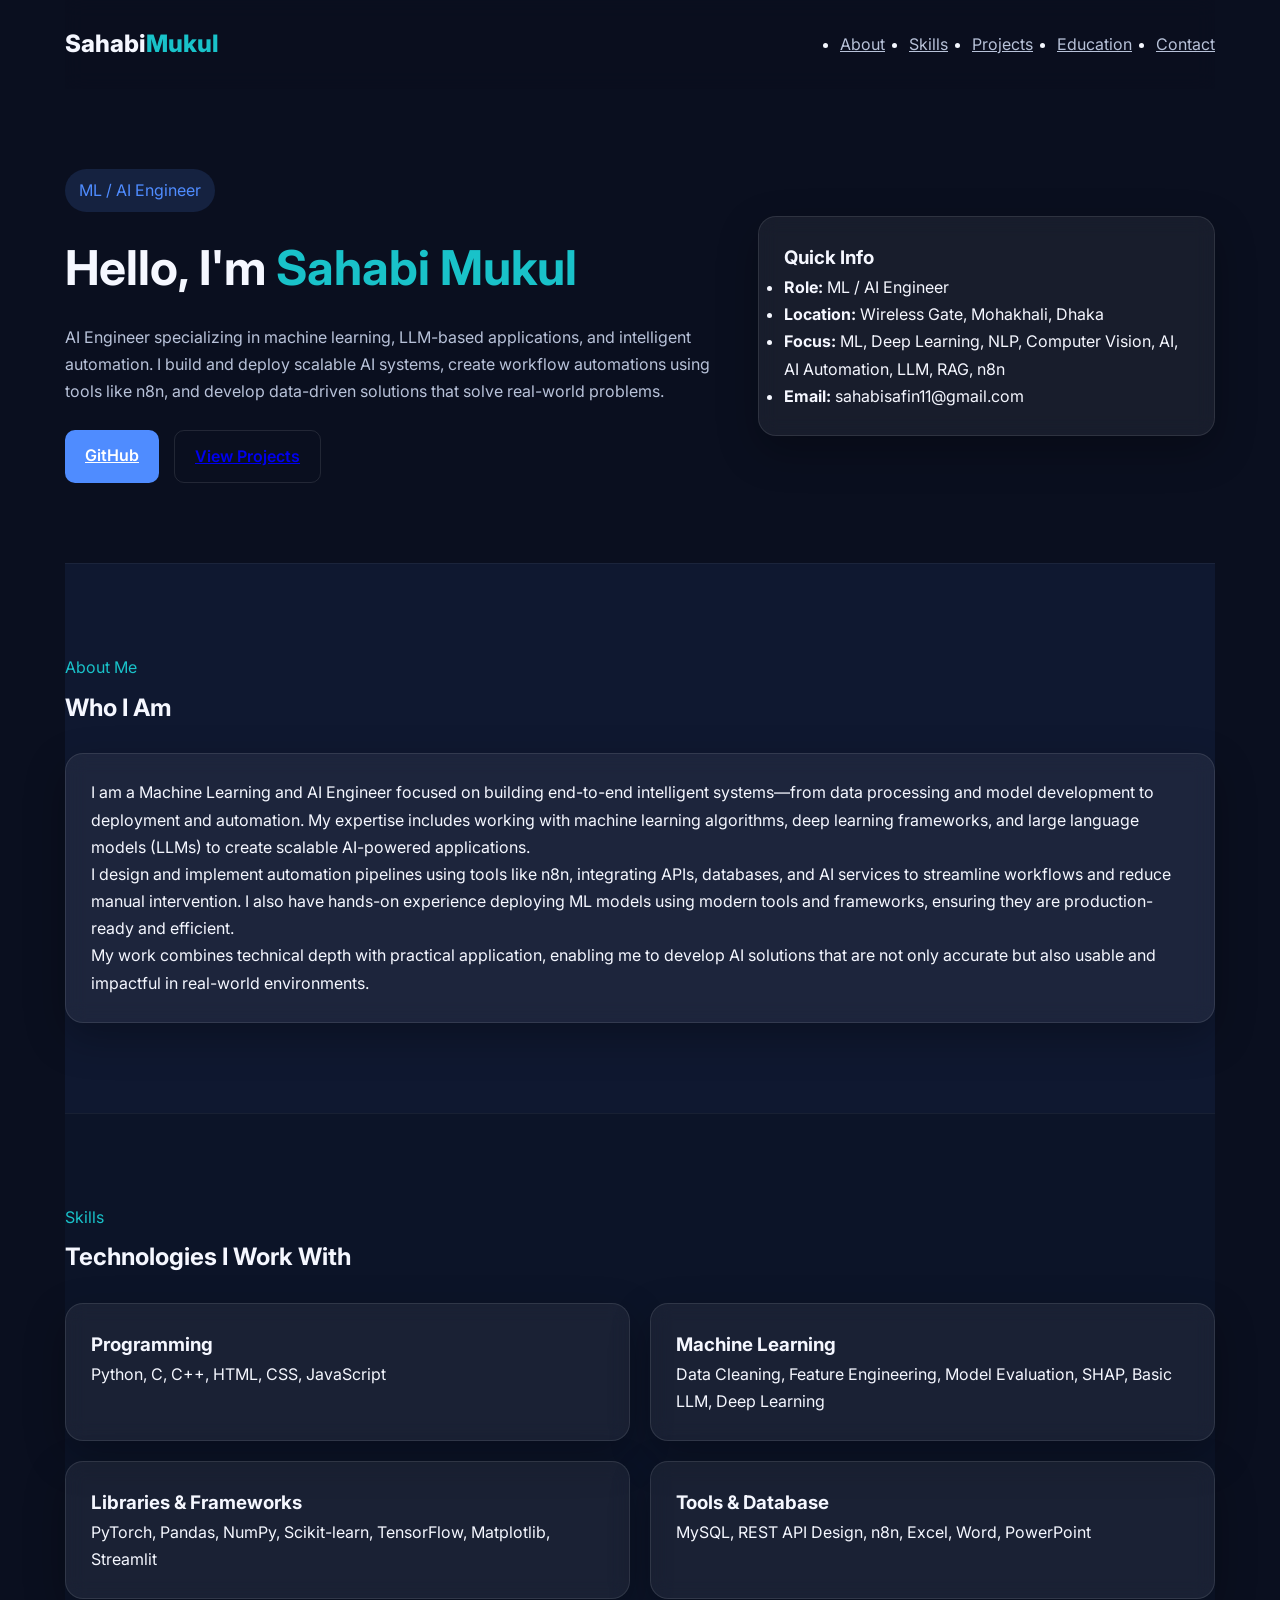
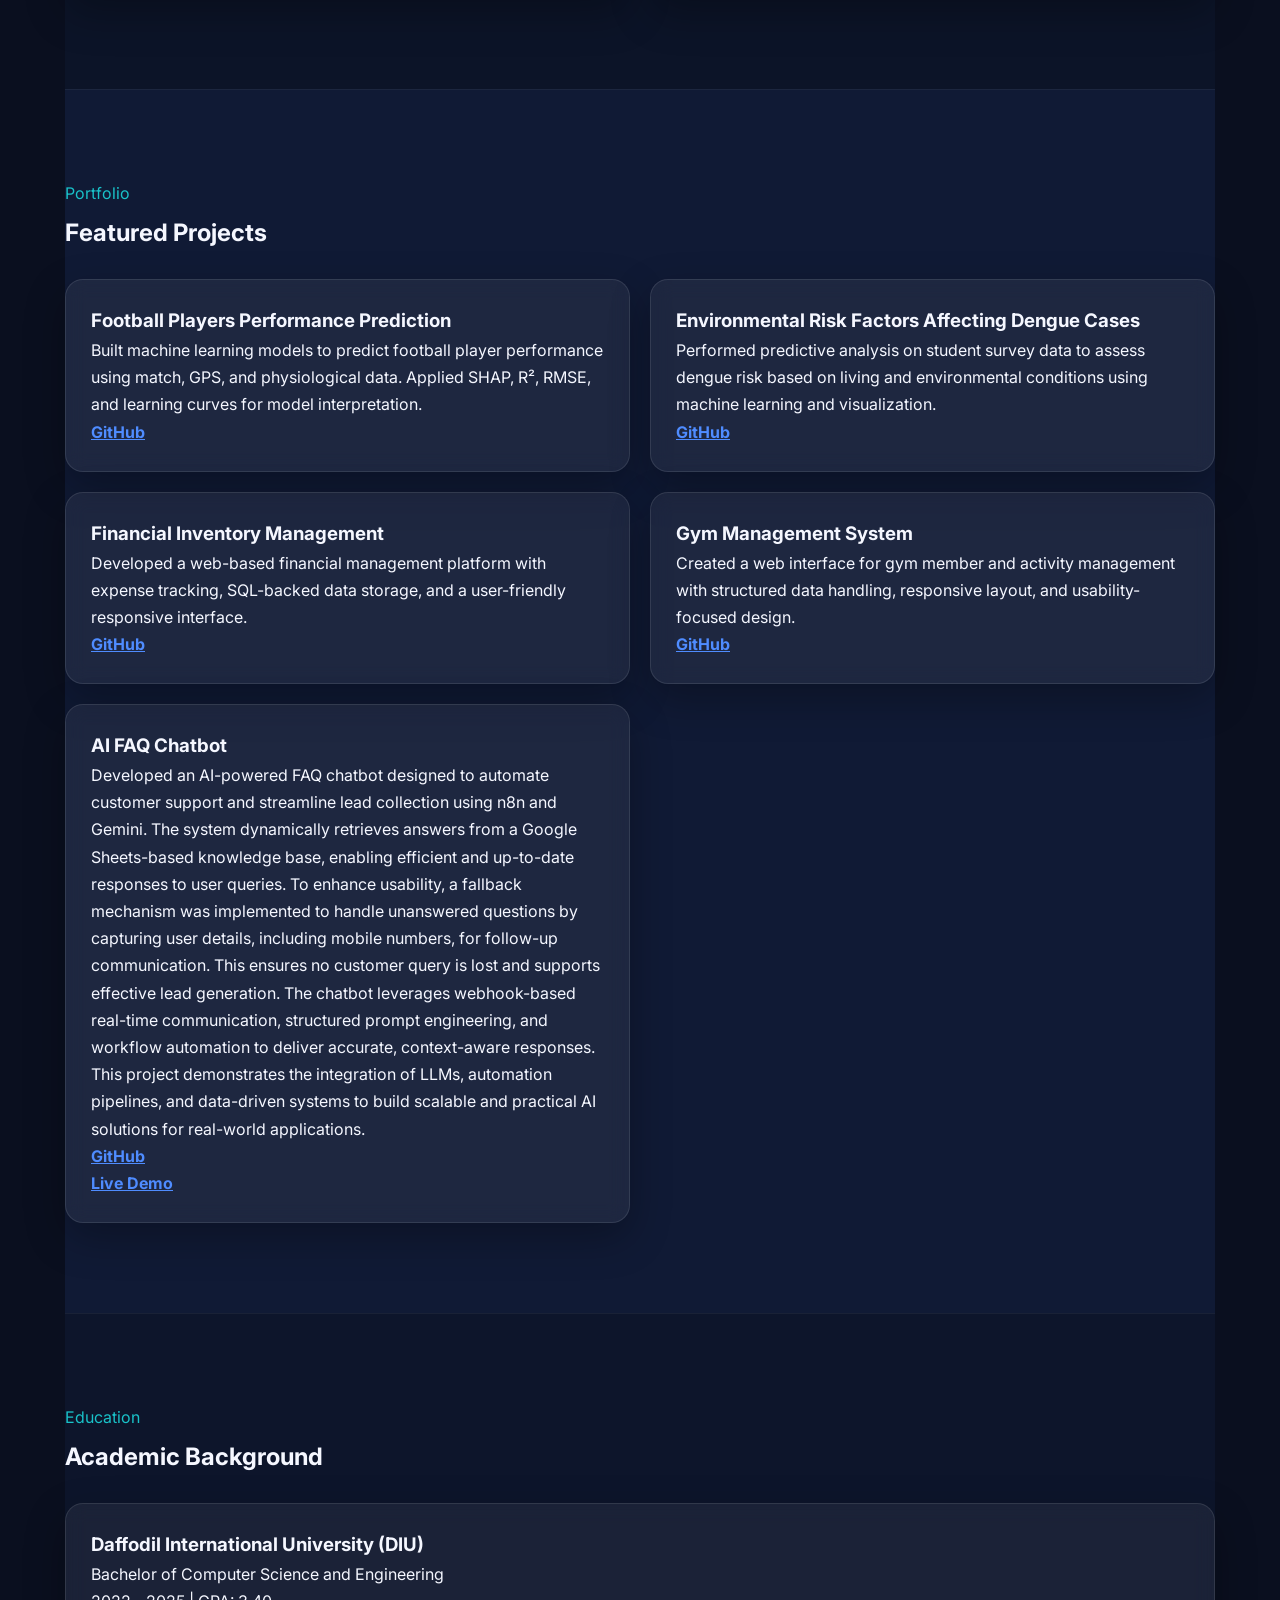
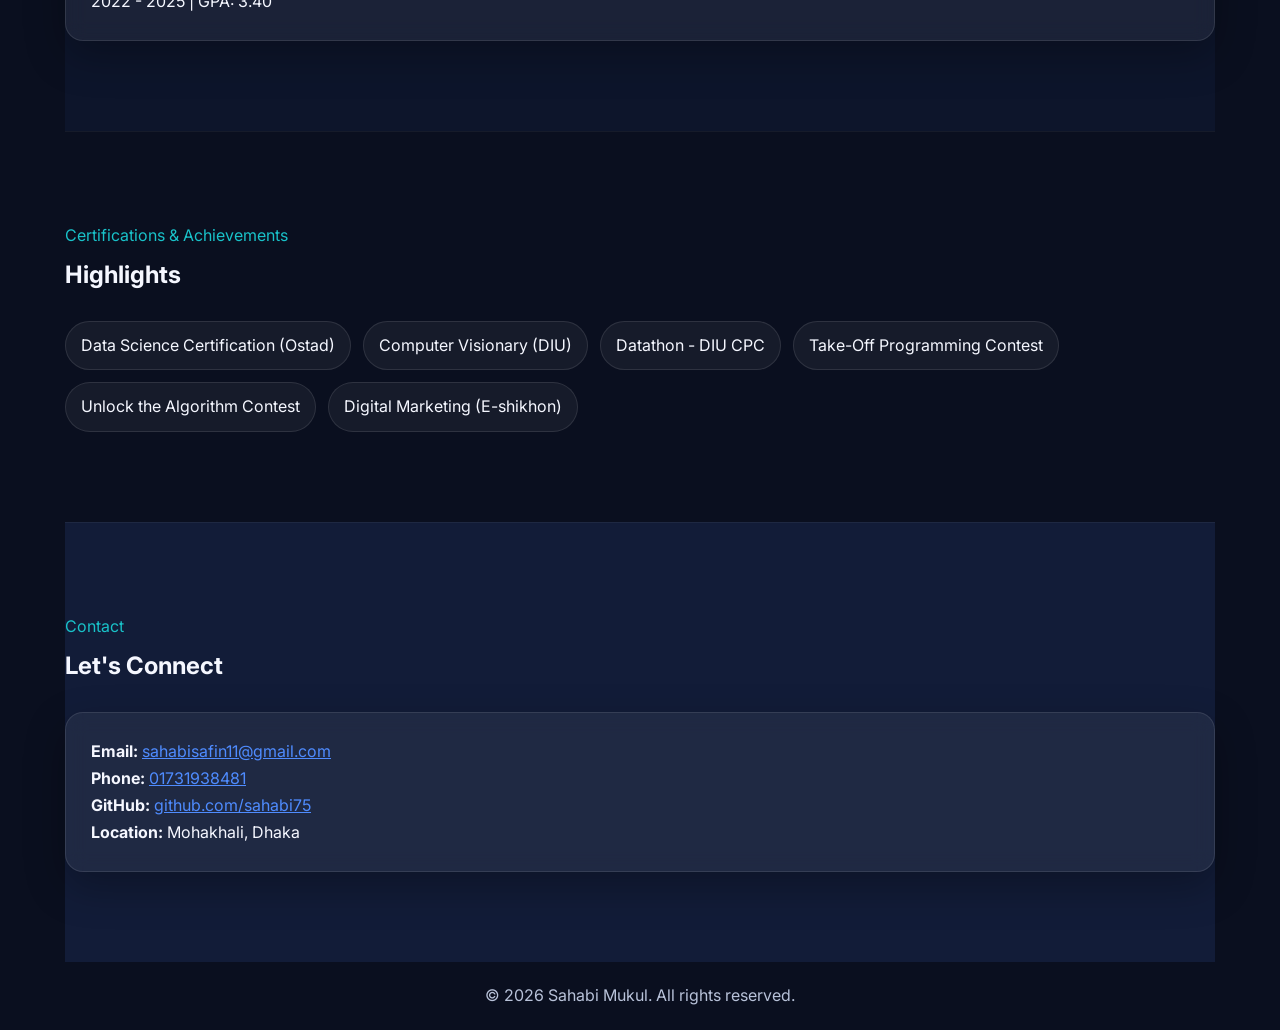
==== index.html @ d15cba31 "Add files via upload" ====
<!DOCTYPE html>
<html lang="en">
<head>
  <meta charset="UTF-8" />
  <meta name="viewport" content="width=device-width, initial-scale=1.0" />
  <title>Sahabi Mukul | ML/AI Engineer</title>
  <link rel="preconnect" href="https://fonts.googleapis.com">
  <link rel="preconnect" href="https://fonts.gstatic.com" crossorigin>
  <link
    href="https://fonts.googleapis.com/css2?family=Inter:wght@400;500;600;700;800&display=swap"
    rel="stylesheet"
  >
  <link rel="stylesheet" href="style.css" />
</head>
<body>
  <header class="header">
    <nav class="navbar container">
      <h2 class="logo">Sahabi<span>Mukul</span></h2>
      <ul class="nav-links">
        <li><a href="#about">About</a></li>
        <li><a href="#skills">Skills</a></li>
        <li><a href="#projects">Projects</a></li>
        <li><a href="#education">Education</a></li>
        <li><a href="#contact">Contact</a></li>
      </ul>
    </nav>

    <section class="hero container">
      <div class="hero-text">
        <p class="tag">ML / AI Engineer</p>
        <h1>Hello, I'm <span>Sahabi Mukul</span></h1>
        <p class="hero-description">
          AI Engineer specializing in machine learning, LLM-based applications, and intelligent automation.
          I build and deploy scalable AI systems, create workflow automations using tools like n8n, and develop data-driven solutions that solve real-world problems.
        </p>
        <div class="hero-buttons">
          <a href="https://github.com/sahabi75" target="_blank" class="btn primary">GitHub</a>
          <a href="#projects" class="btn secondary">View Projects</a>
        </div>
      </div>

      <div class="hero-card">
        <h3>Quick Info</h3>
        <ul>
          <li><strong>Role:</strong> ML / AI Engineer</li>
          <li><strong>Location:</strong> Wireless Gate, Mohakhali, Dhaka</li>
          <li><strong>Focus:</strong> ML, Deep Learning, NLP, Computer Vision, AI, AI Automation, 
          LLM, RAG, n8n</li>
          <li><strong>Email:</strong> sahabisafin11@gmail.com</li>
        </ul>
      </div>
    </section>
  </header>

  <main>
    <section id="about" class="section container">
      <div class="section-title">
        <p>About Me</p>
        <h2>Who I Am</h2>
      </div>
      <div class="about-card">
        <p>
          I am a Machine Learning and AI Engineer focused on building end-to-end 
          intelligent systems—from data processing and model development to deployment 
          and automation. My expertise includes working with machine learning algorithms, 
          deep learning frameworks, and large language models (LLMs) to create scalable 
          AI-powered applications.
        </p>
        <p>
          I design and implement automation pipelines using tools like n8n, integrating APIs,
          databases, and AI services to streamline workflows and reduce manual intervention.
          I also have hands-on experience deploying ML models using modern tools and frameworks,
          ensuring they are production-ready and efficient.
        </p>
        <p>
          My work combines technical depth with practical application, enabling me to develop AI solutions 
          that are not only accurate but also usable and impactful in real-world environments.
        </p>
      </div>
    </section>

    <section id="skills" class="section container">
      <div class="section-title">
        <p>Skills</p>
        <h2>Technologies I Work With</h2>
      </div>

      <div class="skills-grid">
        <div class="skill-box">
          <h3>Programming</h3>
          <p>Python, C, C++, HTML, CSS, JavaScript</p>
        </div>

        <div class="skill-box">
          <h3>Machine Learning</h3>
          <p>Data Cleaning, Feature Engineering, Model Evaluation, SHAP, Basic LLM, Deep Learning</p>
        </div>

        <div class="skill-box">
          <h3>Libraries & Frameworks</h3>
          <p>PyTorch, Pandas, NumPy, Scikit-learn, TensorFlow, Matplotlib, Streamlit</p>
        </div>

        <div class="skill-box">
          <h3>Tools & Database</h3>
          <p>MySQL, REST API Design, n8n, Excel, Word, PowerPoint</p>
        </div>
      </div>
    </section>

    <section id="projects" class="section container">
      <div class="section-title">
        <p>Portfolio</p>
        <h2>Featured Projects</h2>
      </div>

      <div class="projects-grid">
        <article class="project-card">
          <h3>Football Players Performance Prediction</h3>
          <p>
            Built machine learning models to predict football player performance
            using match, GPS, and physiological data. Applied SHAP, R², RMSE,
            and learning curves for model interpretation.
          </p>
          <div class="project-links">
            <a href="https://github.com/sahabi75/Football-Players-Performance-Prediction" target="_blank">GitHub</a>
          </div>
        </article>

        <article class="project-card">
          <h3>Environmental Risk Factors Affecting Dengue Cases</h3>
          <p>
            Performed predictive analysis on student survey data to assess
            dengue risk based on living and environmental conditions using
            machine learning and visualization.
          </p>
          <div class="project-links">
            <a href="https://github.com/sahabi75/Environmental-Risk-Factors-Affecting-the-Dengue-Infected-Cases-" target="_blank">GitHub</a>
          </div>
        </article>

        <article class="project-card">
          <h3>Financial Inventory Management</h3>
          <p>
            Developed a web-based financial management platform with expense
            tracking, SQL-backed data storage, and a user-friendly responsive
            interface.
          </p>
          <div class="project-links">
            <a href="https://github.com/sahabi75/Financial-Inventory" target="_blank">GitHub</a>
          </div>
        </article>

        <article class="project-card">
          <h3>Gym Management System</h3>
          <p>
            Created a web interface for gym member and activity management with
            structured data handling, responsive layout, and usability-focused
            design.
          </p>
          <div class="project-links">
            <a href="https://sahabi75.github.io/GYM-webpage/" target="_blank">GitHub</a>
          </div>
        </article>
        <article class="project-card">
          <h3>AI FAQ Chatbot</h3>
          <p>
            Developed an AI-powered FAQ chatbot designed to automate customer support and 
            streamline lead collection using n8n and Gemini. The system dynamically
            retrieves answers from a Google Sheets-based knowledge base, enabling efficient and
            up-to-date responses to user queries.

            To enhance usability, a fallback mechanism was implemented to handle unanswered questions
            by capturing user details, including mobile numbers, for follow-up communication. This
            ensures no customer query is lost and supports effective lead generation.

            The chatbot leverages webhook-based real-time communication, structured prompt engineering,
            and workflow automation to deliver accurate, context-aware responses. This project
            demonstrates the integration of LLMs, automation pipelines, and data-driven systems
            to build scalable and practical AI solutions for real-world applications.
          </p>
          <div class="project-links">
            <a href="https://github.com/sahabi75/Chatbot" target="_blank">GitHub</a>
          </div>
          <div class="project-links">
            <a href="https://sahabi.app.n8n.cloud/webhook/5047550c-a28d-47fe-8bf7-befea7de243b/chat" target="_blank">Live Demo</a>
          </div>
        </article>
      </div>
    </section>

    <section id="education" class="section container">
      <div class="section-title">
        <p>Education</p>
        <h2>Academic Background</h2>
      </div>

      <div class="edu-card">
        <h3>Daffodil International University (DIU)</h3>
        <p>Bachelor of Computer Science and Engineering</p>
        <span>2022 - 2025 | GPA: 3.40</span>
      </div>
    </section>

    <section class="section container">
      <div class="section-title">
        <p>Certifications & Achievements</p>
        <h2>Highlights</h2>
      </div>

      <div class="achievements">
        <span>Data Science Certification (Ostad)</span>
        <span>Computer Visionary (DIU)</span>
        <span>Datathon - DIU CPC</span>
        <span>Take-Off Programming Contest</span>
        <span>Unlock the Algorithm Contest</span>
        <span>Digital Marketing (E-shikhon)</span>
      </div>
    </section>

    <section id="contact" class="section container">
      <div class="section-title">
        <p>Contact</p>
        <h2>Let's Connect</h2>
      </div>

      <div class="contact-card">
        <p><strong>Email:</strong> <a href="mailto:sahabisafin11@gmail.com">sahabisafin11@gmail.com</a></p>
        <p><strong>Phone:</strong> <a href="tel:+8801731938481">01731938481</a></p>
        <p><strong>GitHub:</strong> <a href="https://github.com/sahabi75" target="_blank">github.com/sahabi75</a></p>
        <p><strong>Location:</strong> Mohakhali, Dhaka</p>
      </div>
    </section>
  </main>

  <footer class="footer">
    <div class="container">
      <p>© 2026 Sahabi Mukul. All rights reserved.</p>
    </div>
  </footer>
</body>
</html>
---- style.css ----
:root {
  --bg: #0a0f1f;
  --section1: #0f1830;
  --section2: #0c1428;
  --section3: #101a35;
  --section4: #0d152b;
  --section5: #121c38;

  --panel: rgba(255, 255, 255, 0.06);
  --border: rgba(255, 255, 255, 0.1);

  --text: #f5f7ff;
  --muted: #b8c2d9;

  --primary: #4f8cff;
  --secondary: #22c55e;
  --accent: #19c2c9;

  --shadow: 0 15px 40px rgba(0, 0, 0, 0.28);
  --radius: 18px;
  --max-width: 1150px;
}

* {
  margin: 0;
  padding: 0;
  box-sizing: border-box;
}

html {
  scroll-behavior: smooth;
}

body {
  font-family: "Inter", sans-serif;
  background: var(--bg);
  color: var(--text);
  line-height: 1.7;
}

.container {
  width: min(92%, var(--max-width));
  margin: 0 auto;
}

/* NAVBAR */
.navbar {
  display: flex;
  justify-content: space-between;
  align-items: center;
  padding: 24px 0;
  position: sticky;
  top: 0;
  background: rgba(10, 15, 31, 0.7);
  backdrop-filter: blur(10px);
  z-index: 1000;
}

.logo {
  font-size: 1.5rem;
  font-weight: 800;
}

.logo span {
  color: var(--accent);
}

.nav-links {
  display: flex;
  gap: 24px;
}

.nav-links a {
  color: var(--muted);
  transition: 0.3s;
}

.nav-links a:hover {
  color: var(--text);
}

/* HERO */
.hero {
  display: grid;
  grid-template-columns: 1.3fr 0.9fr;
  gap: 32px;
  align-items: center;
  padding: 80px 0;
}

.tag {
  background: rgba(79, 140, 255, 0.15);
  padding: 8px 14px;
  border-radius: 999px;
  color: var(--primary);
  display: inline-block;
  margin-bottom: 15px;
}

.hero h1 {
  font-size: 3rem;
  margin-bottom: 15px;
}

.hero h1 span {
  color: var(--accent);
}

.hero-description {
  color: var(--muted);
  margin-bottom: 25px;
}

.hero-buttons {
  display: flex;
  gap: 15px;
}

.btn {
  padding: 12px 20px;
  border-radius: 10px;
  font-weight: 600;
}

.btn.primary {
  background: var(--primary);
  color: white;
}

.btn.secondary {
  border: 1px solid var(--border);
}

/* CARDS */
.hero-card,
.about-card,
.skill-box,
.project-card,
.edu-card,
.contact-card {
  background: var(--panel);
  border: 1px solid var(--border);
  border-radius: var(--radius);
  padding: 25px;
  backdrop-filter: blur(10px);
  box-shadow: var(--shadow);
  transition: 0.3s;
}

.hero-card:hover,
.skill-box:hover,
.project-card:hover {
  transform: translateY(-6px);
}

/* SECTIONS */
.section {
  padding: 90px 0;
  border-top: 1px solid rgba(255, 255, 255, 0.05);
}

/* DIFFERENT BACKGROUND FOR EACH SECTION */
#about {
  background: var(--section1);
}

#skills {
  background: var(--section2);
}

#projects {
  background: var(--section3);
}

#education {
  background: var(--section4);
}

#contact {
  background: var(--section5);
}

/* TITLES */
.section-title p {
  color: var(--accent);
  margin-bottom: 6px;
}

.section-title h2 {
  margin-bottom: 25px;
}

/* SKILLS */
.skills-grid {
  display: grid;
  grid-template-columns: repeat(2, 1fr);
  gap: 20px;
}

/* PROJECTS */
.projects-grid {
  display: grid;
  grid-template-columns: repeat(2, 1fr);
  gap: 20px;
}

.project-card a {
  color: var(--primary);
  font-weight: bold;
}

/* ACHIEVEMENTS */
.achievements {
  display: flex;
  flex-wrap: wrap;
  gap: 12px;
}

.achievements span {
  background: rgba(255, 255, 255, 0.05);
  padding: 10px 15px;
  border-radius: 999px;
  border: 1px solid var(--border);
}

/* CONTACT */
.contact-card a {
  color: var(--primary);
}

/* FOOTER */
.footer {
  text-align: center;
  padding: 20px;
  background: #0a0f1f;
  color: var(--muted);
}

/* RESPONSIVE */
@media (max-width: 900px) {
  .hero,
  .skills-grid,
  .projects-grid {
    grid-template-columns: 1fr;
  }
}
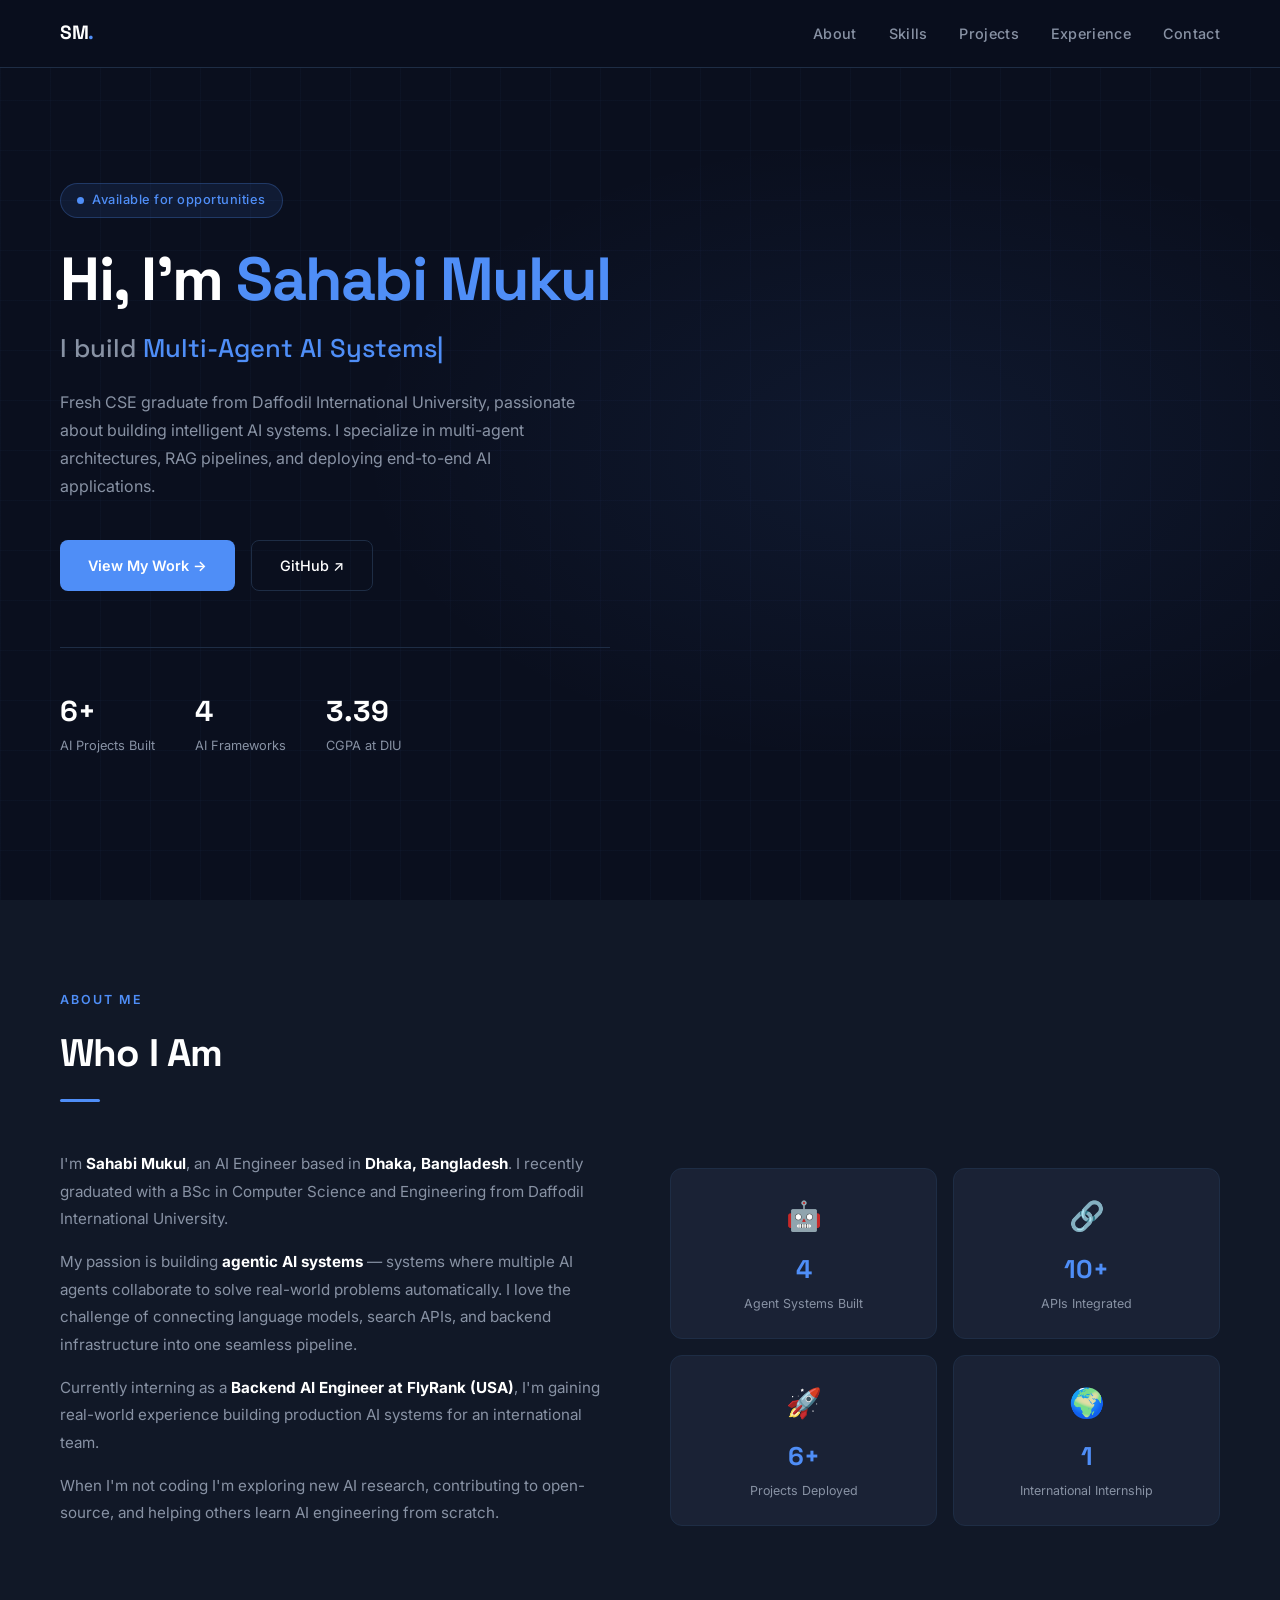
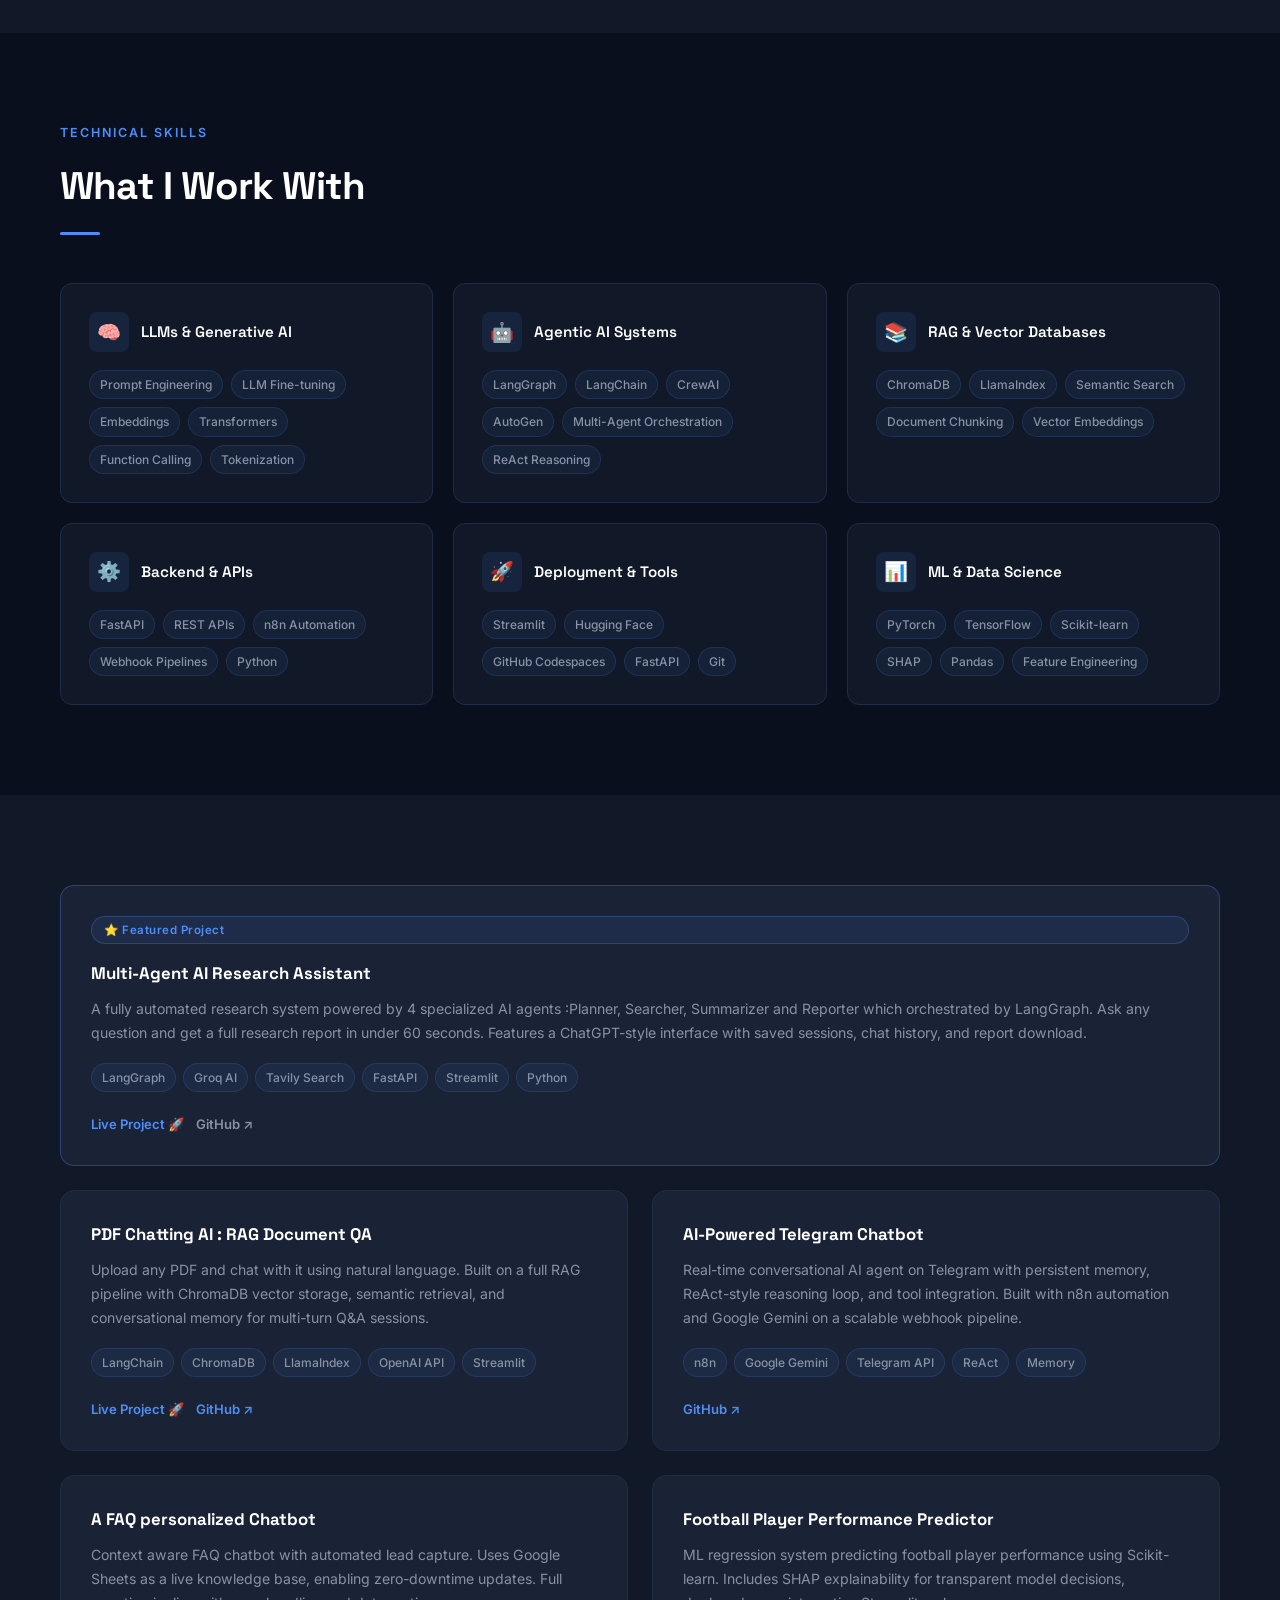
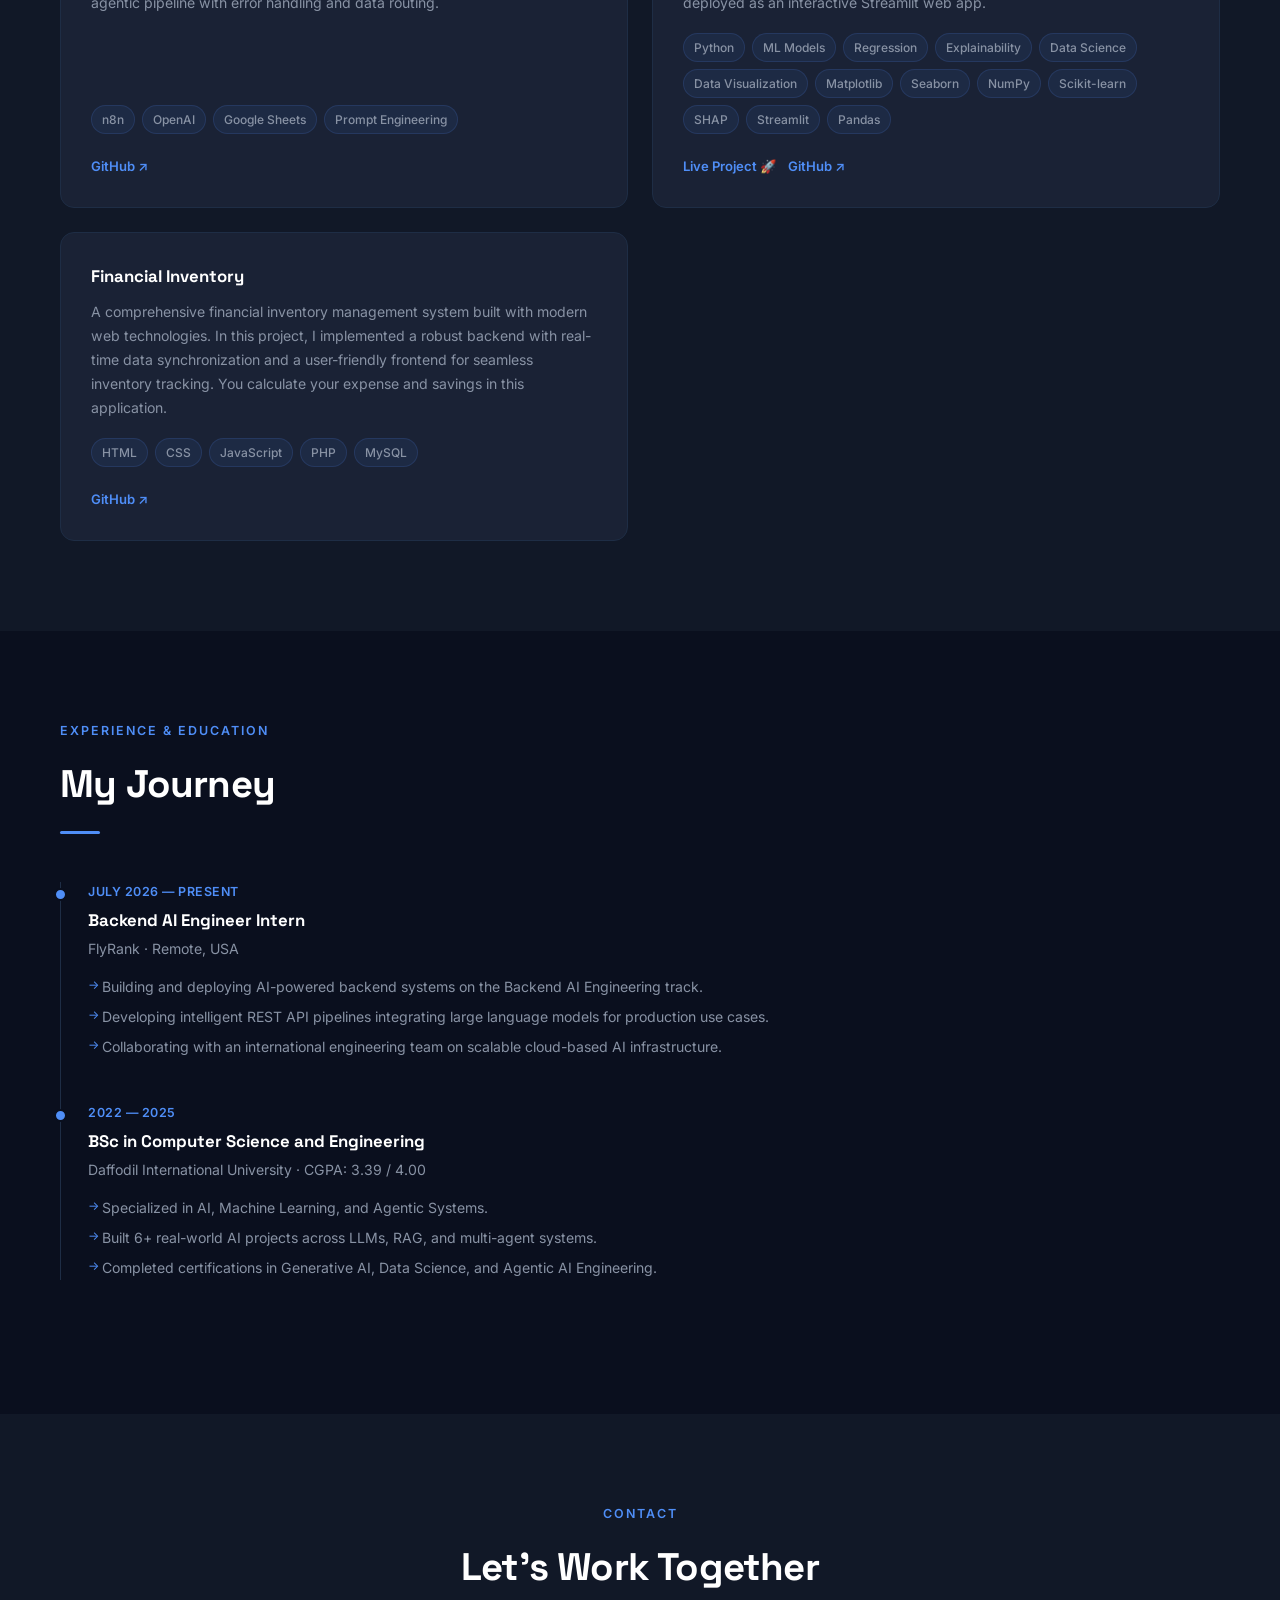
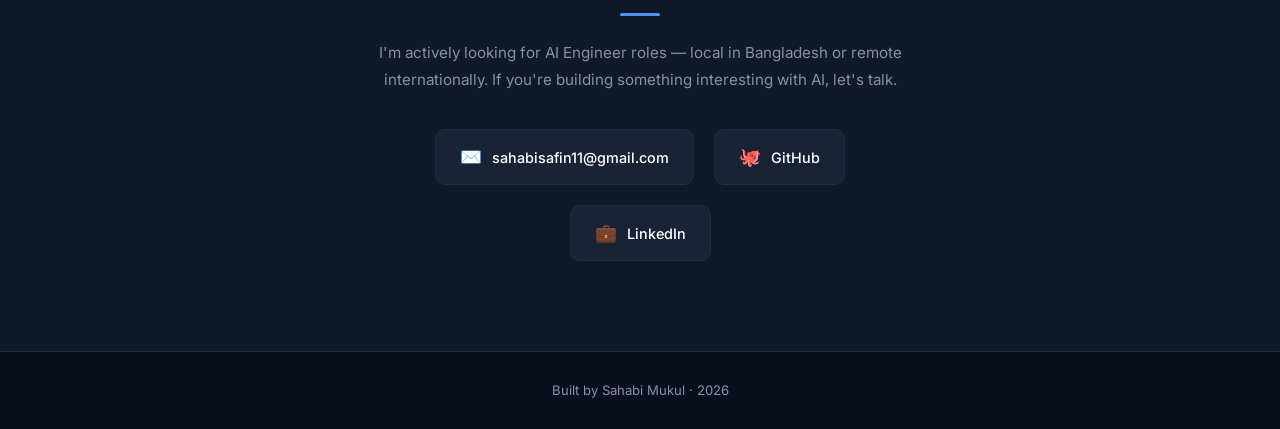
==== commit be8de18d: "New port" ====
--- a/index.html
+++ b/index.html
@@ -1,242 +1,653 @@
 <!DOCTYPE html>
 <html lang="en">
 <head>
-  <meta charset="UTF-8" />
-  <meta name="viewport" content="width=device-width, initial-scale=1.0" />
-  <title>Sahabi Mukul | ML/AI Engineer</title>
-  <link rel="preconnect" href="https://fonts.googleapis.com">
-  <link rel="preconnect" href="https://fonts.gstatic.com" crossorigin>
-  <link
-    href="https://fonts.googleapis.com/css2?family=Inter:wght@400;500;600;700;800&display=swap"
-    rel="stylesheet"
-  >
-  <link rel="stylesheet" href="style.css" />
+<meta charset="UTF-8"/>
+<meta name="viewport" content="width=device-width, initial-scale=1.0"/>
+<title>Sahabi Mukul — AI Engineer</title>
+<link href="https://fonts.googleapis.com/css2?family=Space+Grotesk:wght@300;400;500;600;700&family=Inter:wght@300;400;500;600&display=swap" rel="stylesheet"/>
+<style>
+*{margin:0;padding:0;box-sizing:border-box}
+:root{
+  --bg:#0a0f1e;
+  --card:#111827;
+  --card2:#1a2235;
+  --blue:#4f8ef7;
+  --blue2:#3b74e0;
+  --white:#ffffff;
+  --grey:#8892a4;
+  --border:#1e2d45;
+  --heading:'Space Grotesk',sans-serif;
+  --body:'Inter',sans-serif;
+}
+html{scroll-behavior:smooth}
+body{background:var(--bg);color:var(--white);font-family:var(--body);line-height:1.6;overflow-x:hidden}
+
+/* ── SCROLLBAR ── */
+::-webkit-scrollbar{width:6px}
+::-webkit-scrollbar-track{background:var(--bg)}
+::-webkit-scrollbar-thumb{background:var(--blue);border-radius:3px}
+
+/* ── NAV ── */
+nav{position:fixed;top:0;left:0;right:0;z-index:100;padding:18px 60px;display:flex;justify-content:space-between;align-items:center;background:rgba(10,15,30,0.92);backdrop-filter:blur(12px);border-bottom:1px solid var(--border)}
+.nav-logo{font-family:var(--heading);font-size:1.2rem;font-weight:700;color:var(--white);text-decoration:none;letter-spacing:-0.5px}
+.nav-logo span{color:var(--blue)}
+.nav-links{display:flex;gap:32px;list-style:none}
+.nav-links a{color:var(--grey);text-decoration:none;font-size:0.9rem;font-weight:500;transition:color 0.2s;letter-spacing:0.3px}
+.nav-links a:hover{color:var(--white)}
+
+/* ── HERO ── */
+#hero{min-height:100vh;display:flex;align-items:center;padding:120px 60px 80px;position:relative;overflow:hidden}
+.hero-bg{position:absolute;inset:0;background:radial-gradient(ellipse 60% 50% at 70% 50%,rgba(79,142,247,0.08) 0%,transparent 70%);pointer-events:none}
+.hero-grid{position:absolute;inset:0;background-image:linear-gradient(rgba(79,142,247,0.03) 1px,transparent 1px),linear-gradient(90deg,rgba(79,142,247,0.03) 1px,transparent 1px);background-size:50px 50px;pointer-events:none}
+.hero-content{max-width:700px;position:relative;z-index:1}
+.hero-tag{display:inline-flex;align-items:center;gap:8px;background:rgba(79,142,247,0.1);border:1px solid rgba(79,142,247,0.25);border-radius:100px;padding:6px 16px;font-size:0.8rem;color:var(--blue);font-weight:500;margin-bottom:28px;letter-spacing:0.5px}
+.hero-tag::before{content:'';width:7px;height:7px;background:var(--blue);border-radius:50%;animation:pulse 2s infinite}
+@keyframes pulse{0%,100%{opacity:1}50%{opacity:0.4}}
+.hero-content h1{font-family:var(--heading);font-size:clamp(2.4rem,5vw,3.8rem);font-weight:700;line-height:1.1;letter-spacing:-1.5px;margin-bottom:16px}
+.hero-content h1 span{color:var(--blue)}
+.typing-wrap{font-family:var(--heading);font-size:clamp(1.2rem,2.5vw,1.6rem);font-weight:500;color:var(--grey);margin-bottom:24px;height:36px}
+#typed{color:var(--blue)}
+.cursor{color:var(--blue);animation:blink 0.9s infinite}
+@keyframes blink{0%,100%{opacity:1}50%{opacity:0}}
+.hero-desc{font-size:1rem;color:var(--grey);max-width:520px;line-height:1.75;margin-bottom:40px}
+.hero-btns{display:flex;gap:16px;flex-wrap:wrap}
+.btn-primary{display:inline-flex;align-items:center;gap:8px;background:var(--blue);color:var(--white);padding:13px 28px;border-radius:8px;text-decoration:none;font-weight:600;font-size:0.9rem;transition:background 0.2s,transform 0.2s}
+.btn-primary:hover{background:var(--blue2);transform:translateY(-2px)}
+.btn-outline{display:inline-flex;align-items:center;gap:8px;border:1px solid var(--border);color:var(--white);padding:13px 28px;border-radius:8px;text-decoration:none;font-weight:500;font-size:0.9rem;transition:border-color 0.2s,transform 0.2s}
+.btn-outline:hover{border-color:var(--blue);transform:translateY(-2px)}
+.hero-stats{display:flex;gap:40px;margin-top:56px;padding-top:40px;border-top:1px solid var(--border)}
+.stat-num{font-family:var(--heading);font-size:1.8rem;font-weight:700;color:var(--white)}
+.stat-label{font-size:0.8rem;color:var(--grey);margin-top:2px}
+
+/* ── SECTIONS ── */
+section{padding:90px 60px}
+.section-tag{font-size:0.78rem;font-weight:600;color:var(--blue);letter-spacing:2px;text-transform:uppercase;margin-bottom:12px}
+.section-title{font-family:var(--heading);font-size:clamp(1.8rem,3vw,2.4rem);font-weight:700;letter-spacing:-0.8px;margin-bottom:16px}
+.section-sub{color:var(--grey);font-size:0.95rem;max-width:520px;line-height:1.7;margin-bottom:52px}
+.divider{width:40px;height:3px;background:var(--blue);border-radius:2px;margin-bottom:48px}
+
+/* ── ABOUT ── */
+#about{background:var(--card)}
+.about-grid{display:grid;grid-template-columns:1fr 1fr;gap:60px;align-items:center}
+.about-text p{color:var(--grey);font-size:0.95rem;line-height:1.8;margin-bottom:16px}
+.about-text p strong{color:var(--white)}
+.about-cards{display:grid;grid-template-columns:1fr 1fr;gap:16px}
+.about-card{background:var(--card2);border:1px solid var(--border);border-radius:12px;padding:24px;text-align:center;transition:border-color 0.2s,transform 0.2s}
+.about-card:hover{border-color:var(--blue);transform:translateY(-4px)}
+.about-card-icon{font-size:1.8rem;margin-bottom:10px}
+.about-card-num{font-family:var(--heading);font-size:1.6rem;font-weight:700;color:var(--blue)}
+.about-card-label{font-size:0.78rem;color:var(--grey);margin-top:4px}
+
+/* ── SKILLS ── */
+#skills{background:var(--bg)}
+.skills-grid{display:grid;grid-template-columns:repeat(auto-fit,minmax(280px,1fr));gap:20px}
+.skill-card{background:var(--card);border:1px solid var(--border);border-radius:12px;padding:28px;transition:border-color 0.2s,transform 0.2s}
+.skill-card:hover{border-color:var(--blue);transform:translateY(-4px)}
+.skill-card-header{display:flex;align-items:center;gap:12px;margin-bottom:18px}
+.skill-icon{width:40px;height:40px;background:rgba(79,142,247,0.1);border-radius:8px;display:flex;align-items:center;justify-content:center;font-size:1.2rem}
+.skill-card-title{font-family:var(--heading);font-size:0.95rem;font-weight:600}
+.skill-tags{display:flex;flex-wrap:wrap;gap:8px}
+.tag{background:rgba(79,142,247,0.08);border:1px solid rgba(79,142,247,0.15);color:var(--grey);font-size:0.75rem;padding:4px 10px;border-radius:100px;font-weight:500;transition:color 0.2s,border-color 0.2s}
+.tag:hover{color:var(--blue);border-color:var(--blue)}
+
+/* ── PROJECTS ── */
+#projects{
+  background:var(--card);
+}
+
+/* ✅ FIXED: 2 projects per row on desktop */
+.projects-grid{
+  display:grid;
+  grid-template-columns:repeat(2, 1fr);
+  gap:24px;
+}
+
+/* Project Card */
+.project-card{
+  background:var(--card2);
+  border:1px solid var(--border);
+  border-radius:14px;
+  padding:30px;
+  transition:border-color 0.2s, transform 0.2s;
+  display:flex;
+  flex-direction:column;
+}
+
+/* Hover effect */
+.project-card:hover{
+  border-color:var(--blue);
+  transform:translateY(-5px);
+}
+
+/* Featured project spans full width */
+.project-card.featured{
+  border-color:rgba(79,142,247,0.3);
+  grid-column:1/-1;
+}
+
+/* Featured badge */
+.featured-badge{
+  display:inline-flex;
+  align-items:center;
+  gap:6px;
+  background:rgba(79,142,247,0.1);
+  border:1px solid rgba(79,142,247,0.25);
+  color:var(--blue);
+  font-size:0.72rem;
+  font-weight:600;
+  padding:4px 12px;
+  border-radius:100px;
+  margin-bottom:16px;
+  letter-spacing:0.5px;
+}
+
+/* Title */
+.project-title{
+  font-family:var(--heading);
+  font-size:1.05rem;
+  font-weight:700;
+  margin-bottom:10px;
+}
+
+/* Description */
+.project-desc{
+  color:var(--grey);
+  font-size:0.88rem;
+  line-height:1.7;
+  margin-bottom:18px;
+  flex:1;
+}
+
+/* Stack tags */
+.project-stack{
+  display:flex;
+  flex-wrap:wrap;
+  gap:7px;
+  margin-bottom:22px;
+}
+
+/* Links */
+.project-links{
+  display:flex;
+  gap:12px;
+}
+
+.proj-link{
+  display:inline-flex;
+  align-items:center;
+  gap:6px;
+  font-size:0.82rem;
+  font-weight:600;
+  color:var(--blue);
+  text-decoration:none;
+  transition:opacity 0.2s;
+}
+
+.proj-link:hover{
+  opacity:0.75;
+}
+
+.proj-link-gh{
+  color:var(--grey);
+}
+
+.proj-link-gh:hover{
+  color:var(--white);
+}
+
+/* ✅ Responsive: stack on mobile */
+@media (max-width: 900px){
+  .projects-grid{
+    grid-template-columns:1fr;
+  }
+}
+
+/* ── EXPERIENCE ── */
+#experience{background:var(--bg)}
+.timeline{position:relative;padding-left:28px}
+.timeline::before{content:'';position:absolute;left:0;top:0;bottom:0;width:1px;background:var(--border)}
+.timeline-item{position:relative;margin-bottom:44px}
+.timeline-dot{position:absolute;left:-34px;top:6px;width:13px;height:13px;background:var(--blue);border-radius:50%;border:2px solid var(--bg)}
+.timeline-date{font-size:0.78rem;color:var(--blue);font-weight:600;letter-spacing:0.5px;margin-bottom:6px;text-transform:uppercase}
+.timeline-title{font-family:var(--heading);font-size:1.05rem;font-weight:700;margin-bottom:4px}
+.timeline-company{font-size:0.88rem;color:var(--grey);margin-bottom:14px}
+.timeline-bullets{list-style:none;display:flex;flex-direction:column;gap:7px}
+.timeline-bullets li{color:var(--grey);font-size:0.88rem;line-height:1.65;padding-left:14px;position:relative}
+.timeline-bullets li::before{content:'→';position:absolute;left:0;color:var(--blue);font-size:0.75rem}
+
+/* ── CONTACT ── */
+#contact{background:var(--card);text-align:center}
+.contact-inner{max-width:560px;margin:0 auto}
+.contact-links{display:flex;justify-content:center;gap:20px;flex-wrap:wrap;margin-top:36px}
+.contact-link{display:inline-flex;align-items:center;gap:10px;background:var(--card2);border:1px solid var(--border);color:var(--white);padding:13px 24px;border-radius:10px;text-decoration:none;font-size:0.9rem;font-weight:500;transition:border-color 0.2s,transform 0.2s}
+.contact-link:hover{border-color:var(--blue);transform:translateY(-3px)}
+.contact-link span{font-size:1.1rem}
+
+/* ── FOOTER ── */
+footer{padding:28px 60px;border-top:1px solid var(--border);text-align:center;color:var(--grey);font-size:0.82rem;background:var(--bg)}
+
+/* ── FADE IN ── */
+.fade-in{opacity:0;transform:translateY(24px);transition:opacity 0.6s ease,transform 0.6s ease}
+.fade-in.visible{opacity:1;transform:translateY(0)}
+
+/* ── RESPONSIVE ── */
+@media(max-width:768px){
+  nav{padding:16px 24px}
+  .nav-links{display:none}
+  #hero{padding:100px 24px 60px}
+  section{padding:60px 24px}
+  .about-grid{grid-template-columns:1fr}
+  .hero-stats{gap:24px}
+  footer{padding:24px}
+}
+</style>
 </head>
 <body>
-  <header class="header">
-    <nav class="navbar container">
-      <h2 class="logo">Sahabi<span>Mukul</span></h2>
-      <ul class="nav-links">
-        <li><a href="#about">About</a></li>
-        <li><a href="#skills">Skills</a></li>
-        <li><a href="#projects">Projects</a></li>
-        <li><a href="#education">Education</a></li>
-        <li><a href="#contact">Contact</a></li>
+
+<!-- NAV -->
+<nav>
+  <a class="nav-logo" href="#hero">SM<span>.</span></a>
+  <ul class="nav-links">
+    <li><a href="#about">About</a></li>
+    <li><a href="#skills">Skills</a></li>
+    <li><a href="#projects">Projects</a></li>
+    <li><a href="#experience">Experience</a></li>
+    <li><a href="#contact">Contact</a></li>
+  </ul>
+</nav>
+
+<!-- HERO -->
+<section id="hero">
+  <div class="hero-bg"></div>
+  <div class="hero-grid"></div>
+  <div class="hero-content">
+    <div class="hero-tag">
+      Available for opportunities
+    </div>
+    <h1>Hi, I'm <span>Sahabi Mukul</span></h1>
+    <div class="typing-wrap">
+      I build <span id="typed"></span><span class="cursor">|</span>
+    </div>
+    <p class="hero-desc">
+      Fresh CSE graduate from Daffodil International University, passionate about building
+      intelligent AI systems. I specialize in multi-agent architectures, RAG pipelines,
+      and deploying end-to-end AI applications.
+    </p>
+    <div class="hero-btns">
+      <a href="#projects" class="btn-primary">View My Work →</a>
+      <a href="https://github.com/sahabi75" target="_blank" class="btn-outline">GitHub ↗</a>
+    </div>
+    <div class="hero-stats">
+      <div>
+        <div class="stat-num">6+</div>
+        <div class="stat-label">AI Projects Built</div>
+      </div>
+      <div>
+        <div class="stat-num">4</div>
+        <div class="stat-label">AI Frameworks</div>
+      </div>
+      <div>
+        <div class="stat-num">3.39</div>
+        <div class="stat-label">CGPA at DIU</div>
+      </div>
+    </div>
+  </div>
+</section>
+
+<!-- ABOUT -->
+<section id="about">
+  <div class="section-tag fade-in">About Me</div>
+  <div class="section-title fade-in">Who I Am</div>
+  <div class="divider fade-in"></div>
+  <div class="about-grid">
+    <div class="about-text fade-in">
+      <p>I'm <strong>Sahabi Mukul</strong>, an AI Engineer based in <strong>Dhaka, Bangladesh</strong>. I recently graduated with a BSc in Computer Science and Engineering from Daffodil International University.</p>
+      <p>My passion is building <strong>agentic AI systems</strong> — systems where multiple AI agents collaborate to solve real-world problems automatically. I love the challenge of connecting language models, search APIs, and backend infrastructure into one seamless pipeline.</p>
+      <p>Currently interning as a <strong>Backend AI Engineer at FlyRank (USA)</strong>, I'm gaining real-world experience building production AI systems for an international team.</p>
+      <p>When I'm not coding I'm exploring new AI research, contributing to open-source, and helping others learn AI engineering from scratch.</p>
+    </div>
+    <div class="about-cards fade-in">
+      <div class="about-card">
+        <div class="about-card-icon">🤖</div>
+        <div class="about-card-num">4</div>
+        <div class="about-card-label">Agent Systems Built</div>
+      </div>
+      <div class="about-card">
+        <div class="about-card-icon">🔗</div>
+        <div class="about-card-num">10+</div>
+        <div class="about-card-label">APIs Integrated</div>
+      </div>
+      <div class="about-card">
+        <div class="about-card-icon">🚀</div>
+        <div class="about-card-num">6+</div>
+        <div class="about-card-label">Projects Deployed</div>
+      </div>
+      <div class="about-card">
+        <div class="about-card-icon">🌍</div>
+        <div class="about-card-num">1</div>
+        <div class="about-card-label">International Internship</div>
+      </div>
+    </div>
+  </div>
+</section>
+
+<!-- SKILLS -->
+<section id="skills">
+  <div class="section-tag fade-in">Technical Skills</div>
+  <div class="section-title fade-in">What I Work With</div>
+  <div class="divider fade-in"></div>
+  <div class="skills-grid">
+    <div class="skill-card fade-in">
+      <div class="skill-card-header">
+        <div class="skill-icon">🧠</div>
+        <div class="skill-card-title">LLMs & Generative AI</div>
+      </div>
+      <div class="skill-tags">
+        <span class="tag">Prompt Engineering</span>
+        <span class="tag">LLM Fine-tuning</span>
+        <span class="tag">Embeddings</span>
+        <span class="tag">Transformers</span>
+        <span class="tag">Function Calling</span>
+        <span class="tag">Tokenization</span>
+      </div>
+    </div>
+    <div class="skill-card fade-in">
+      <div class="skill-card-header">
+        <div class="skill-icon">🤖</div>
+        <div class="skill-card-title">Agentic AI Systems</div>
+      </div>
+      <div class="skill-tags">
+        <span class="tag">LangGraph</span>
+        <span class="tag">LangChain</span>
+        <span class="tag">CrewAI</span>
+        <span class="tag">AutoGen</span>
+        <span class="tag">Multi-Agent Orchestration</span>
+        <span class="tag">ReAct Reasoning</span>
+      </div>
+    </div>
+    <div class="skill-card fade-in">
+      <div class="skill-card-header">
+        <div class="skill-icon">📚</div>
+        <div class="skill-card-title">RAG & Vector Databases</div>
+      </div>
+      <div class="skill-tags">
+        <span class="tag">ChromaDB</span>
+        <span class="tag">LlamaIndex</span>
+        <span class="tag">Semantic Search</span>
+        <span class="tag">Document Chunking</span>
+        <span class="tag">Vector Embeddings</span>
+      </div>
+    </div>
+    <div class="skill-card fade-in">
+      <div class="skill-card-header">
+        <div class="skill-icon">⚙️</div>
+        <div class="skill-card-title">Backend & APIs</div>
+      </div>
+      <div class="skill-tags">
+        <span class="tag">FastAPI</span>
+        <span class="tag">REST APIs</span>
+        <span class="tag">n8n Automation</span>
+        <span class="tag">Webhook Pipelines</span>
+        <span class="tag">Python</span>
+      </div>
+    </div>
+    <div class="skill-card fade-in">
+      <div class="skill-card-header">
+        <div class="skill-icon">🚀</div>
+        <div class="skill-card-title">Deployment & Tools</div>
+      </div>
+      <div class="skill-tags">
+        <span class="tag">Streamlit</span>
+        <span class="tag">Hugging Face</span>
+        <span class="tag">GitHub Codespaces</span>
+        <span class="tag">FastAPI</span>
+        <span class="tag">Git</span>
+      </div>
+    </div>
+    <div class="skill-card fade-in">
+      <div class="skill-card-header">
+        <div class="skill-icon">📊</div>
+        <div class="skill-card-title">ML & Data Science</div>
+      </div>
+      <div class="skill-tags">
+        <span class="tag">PyTorch</span>
+        <span class="tag">TensorFlow</span>
+        <span class="tag">Scikit-learn</span>
+        <span class="tag">SHAP</span>
+        <span class="tag">Pandas</span>
+        <span class="tag">Feature Engineering</span>
+      </div>
+    </div>
+  </div>
+</section>
+
+<!-- PROJECTS -->
+
+
+<!-- PROJECTS -->
+<section id="projects">
+
+  <div class="projects-grid">
+
+    <!-- FEATURED -->
+    <div class="project-card featured fade-in">
+      <div class="featured-badge">⭐ Featured Project</div>
+      <div class="project-title">Multi-Agent AI Research Assistant</div>
+      <div class="project-desc">A fully automated research system powered by 4 specialized AI agents :Planner, Searcher, Summarizer and Reporter which orchestrated by LangGraph. Ask any question and get a full research report in under 60 seconds. Features a ChatGPT-style interface with saved sessions, chat history, and report download.</div>
+
+      <div class="project-stack">
+        <span class="tag">LangGraph</span>
+        <span class="tag">Groq AI</span>
+        <span class="tag">Tavily Search</span>
+        <span class="tag">FastAPI</span>
+        <span class="tag">Streamlit</span>
+        <span class="tag">Python</span>
+      </div>
+
+      <div class="project-links">
+        <a href="https://multi-agent-research-agent-jmn3bwaxgqfnkp8fburm97.streamlit.app/" target="_blank" class="proj-link">Live Project 🚀</a>
+        <a href="https://github.com/sahabi75/Multi-Agent-Research-Agent" target="_blank" class="proj-link proj-link-gh">GitHub ↗</a>
+      </div>
+    </div>
+
+    <!-- PROJECT 2 -->
+    <div class="project-card fade-in">
+      <div class="project-title">PDF Chatting AI : RAG Document QA</div>
+      <div class="project-desc">
+        Upload any PDF and chat with it using natural language. Built on a full RAG pipeline with ChromaDB vector storage, semantic retrieval, and conversational memory for multi-turn Q&A sessions.
+      </div>
+      <div class="project-stack">
+        <span class="tag">LangChain</span>
+        <span class="tag">ChromaDB</span>
+        <span class="tag">LlamaIndex</span>
+        <span class="tag">OpenAI API</span>
+        <span class="tag">Streamlit</span>
+      </div>
+
+      <div class="project-links">
+        <a href="https://pdf-chatting-ai-d5xpnqbrockgeenxmsorj9.streamlit.app/" target="_blank" class="proj-link">Live Project 🚀</a>
+        <a href="https://github.com/sahabi75/PDF-chatting-AI" target="_blank" class="proj-link">GitHub ↗</a>
+      </div>
+    </div>
+
+    <!-- PROJECT 3 -->
+    <div class="project-card fade-in">
+      <div class="project-title">AI-Powered Telegram Chatbot</div>
+      <div class="project-desc">
+        Real-time conversational AI agent on Telegram with persistent memory, ReAct-style reasoning loop, and tool integration. Built with n8n automation and Google Gemini on a scalable webhook pipeline.
+      </div>
+
+      <div class="project-stack">
+        <span class="tag">n8n</span>
+        <span class="tag">Google Gemini</span>
+        <span class="tag">Telegram API</span>
+        <span class="tag">ReAct</span>
+        <span class="tag">Memory</span>
+      </div>
+
+      <div class="project-links">
+        <a href="https://github.com/sahabi75/Telegram-Bot" target="_blank" class="proj-link">GitHub ↗</a>
+      </div>
+    </div> <!-- ✅ FIXED: closing missing before -->
+
+    <!-- PROJECT 4 -->
+    <div class="project-card fade-in">
+      <div class="project-title">A FAQ personalized Chatbot</div>
+      <div class="project-desc">
+        Context aware FAQ chatbot with automated lead capture. Uses Google Sheets as a live knowledge base, enabling zero-downtime updates. Full agentic pipeline with error handling and data routing.
+      </div>
+
+      <div class="project-stack">
+        <span class="tag">n8n</span>
+        <span class="tag">OpenAI</span>
+        <span class="tag">Google Sheets</span>
+        <span class="tag">Prompt Engineering</span>
+      </div>
+
+      <div class="project-links">
+        <a href="https://github.com/sahabi75/A-FAQ-personalized-Chatbot" target="_blank" class="proj-link">GitHub ↗</a>
+      </div>
+    </div>
+
+    <!-- PROJECT 5 -->
+    <div class="project-card fade-in">
+      <div class="project-title">Football Player Performance Predictor</div>
+      <div class="project-desc">
+        ML regression system predicting football player performance using Scikit-learn. Includes SHAP explainability for transparent model decisions, deployed as an interactive Streamlit web app.
+      </div>
+
+      <div class="project-stack">
+        <span class="tag">Python</span>
+        <span class="tag">ML Models</span>
+        <span class="tag">Regression</span>
+        <span class="tag">Explainability</span>
+        <span class="tag">Data Science</span>
+        <span class="tag">Data Visualization</span>
+        <span class="tag">Matplotlib</span>
+        <span class="tag">Seaborn</span>
+        <span class="tag">NumPy</span>
+        <span class="tag">Scikit-learn</span>
+        <span class="tag">SHAP</span>
+        <span class="tag">Streamlit</span>
+        <span class="tag">Pandas</span>
+      </div>
+
+      <div class="project-links">
+        <a href="https://football-players-performance-prediction-cruk2wm4z9nvmzrafccjqx.streamlit.app/" target="_blank" class="proj-link">Live Project 🚀</a>
+        <a href="https://github.com/sahabi75/Football-Players-Performance-Prediction" target="_blank" class="proj-link">GitHub ↗</a>
+      </div>
+    </div>
+
+    <!-- PROJECT 6 -->
+    <div class="project-card fade-in">
+      <div class="project-title">Financial Inventory</div>
+      <div class="project-desc">
+        A comprehensive financial inventory management system built with modern web technologies. In this project, I implemented a robust backend with real-time data synchronization and a user-friendly frontend for seamless inventory tracking. You calculate your expense and savings in this application.
+      </div>
+
+      <div class="project-stack">
+        <span class="tag">HTML</span>
+        <span class="tag">CSS</span>
+        <span class="tag">JavaScript</span>
+        <span class="tag">PHP</span>
+        <span class="tag">MySQL</span>
+      </div>
+
+      <div class="project-links">
+        <a href="https://github.com/sahabi75/Financial-Inventory" target="_blank" class="proj-link">GitHub ↗</a>
+      </div>
+    </div>
+
+  </div> <!-- ✅ FIXED: projects-grid closed properly -->
+
+</section>
+
+</body>
+</html>
+
+<!-- EXPERIENCE -->
+<section id="experience">
+  <div class="section-tag fade-in">Experience & Education</div>
+  <div class="section-title fade-in">My Journey</div>
+  <div class="divider fade-in"></div>
+  <div class="timeline">
+    <div class="timeline-item fade-in">
+      <div class="timeline-dot"></div>
+      <div class="timeline-date">July 2026 — Present</div>
+      <div class="timeline-title">Backend AI Engineer Intern</div>
+      <div class="timeline-company">FlyRank · Remote, USA</div>
+      <ul class="timeline-bullets">
+        <li>Building and deploying AI-powered backend systems on the Backend AI Engineering track.</li>
+        <li>Developing intelligent REST API pipelines integrating large language models for production use cases.</li>
+        <li>Collaborating with an international engineering team on scalable cloud-based AI infrastructure.</li>
       </ul>
-    </nav>
-
-    <section class="hero container">
-      <div class="hero-text">
-        <p class="tag">ML / AI Engineer</p>
-        <h1>Hello, I'm <span>Sahabi Mukul</span></h1>
-        <p class="hero-description">
-          AI Engineer specializing in machine learning, LLM-based applications, and intelligent automation.
-          I build and deploy scalable AI systems, create workflow automations using tools like n8n, and develop data-driven solutions that solve real-world problems.
-        </p>
-        <div class="hero-buttons">
-          <a href="https://github.com/sahabi75" target="_blank" class="btn primary">GitHub</a>
-          <a href="#projects" class="btn secondary">View Projects</a>
-        </div>
-      </div>
-
-      <div class="hero-card">
-        <h3>Quick Info</h3>
-        <ul>
-          <li><strong>Role:</strong> ML / AI Engineer</li>
-          <li><strong>Location:</strong> Wireless Gate, Mohakhali, Dhaka</li>
-          <li><strong>Focus:</strong> ML, Deep Learning, NLP, Computer Vision, AI, AI Automation, 
-          LLM, RAG, n8n</li>
-          <li><strong>Email:</strong> sahabisafin11@gmail.com</li>
-        </ul>
-      </div>
-    </section>
-  </header>
-
-  <main>
-    <section id="about" class="section container">
-      <div class="section-title">
-        <p>About Me</p>
-        <h2>Who I Am</h2>
-      </div>
-      <div class="about-card">
-        <p>
-          I am a Machine Learning and AI Engineer focused on building end-to-end 
-          intelligent systems—from data processing and model development to deployment 
-          and automation. My expertise includes working with machine learning algorithms, 
-          deep learning frameworks, and large language models (LLMs) to create scalable 
-          AI-powered applications.
-        </p>
-        <p>
-          I design and implement automation pipelines using tools like n8n, integrating APIs,
-          databases, and AI services to streamline workflows and reduce manual intervention.
-          I also have hands-on experience deploying ML models using modern tools and frameworks,
-          ensuring they are production-ready and efficient.
-        </p>
-        <p>
-          My work combines technical depth with practical application, enabling me to develop AI solutions 
-          that are not only accurate but also usable and impactful in real-world environments.
-        </p>
-      </div>
-    </section>
-
-    <section id="skills" class="section container">
-      <div class="section-title">
-        <p>Skills</p>
-        <h2>Technologies I Work With</h2>
-      </div>
-
-      <div class="skills-grid">
-        <div class="skill-box">
-          <h3>Programming</h3>
-          <p>Python, C, C++, HTML, CSS, JavaScript</p>
-        </div>
-
-        <div class="skill-box">
-          <h3>Machine Learning</h3>
-          <p>Data Cleaning, Feature Engineering, Model Evaluation, SHAP, Basic LLM, Deep Learning</p>
-        </div>
-
-        <div class="skill-box">
-          <h3>Libraries & Frameworks</h3>
-          <p>PyTorch, Pandas, NumPy, Scikit-learn, TensorFlow, Matplotlib, Streamlit</p>
-        </div>
-
-        <div class="skill-box">
-          <h3>Tools & Database</h3>
-          <p>MySQL, REST API Design, n8n, Excel, Word, PowerPoint</p>
-        </div>
-      </div>
-    </section>
-
-    <section id="projects" class="section container">
-      <div class="section-title">
-        <p>Portfolio</p>
-        <h2>Featured Projects</h2>
-      </div>
-
-      <div class="projects-grid">
-        <article class="project-card">
-          <h3>Football Players Performance Prediction</h3>
-          <p>
-            Built machine learning models to predict football player performance
-            using match, GPS, and physiological data. Applied SHAP, R², RMSE,
-            and learning curves for model interpretation.
-          </p>
-          <div class="project-links">
-            <a href="https://github.com/sahabi75/Football-Players-Performance-Prediction" target="_blank">GitHub</a>
-          </div>
-        </article>
-
-        <article class="project-card">
-          <h3>Environmental Risk Factors Affecting Dengue Cases</h3>
-          <p>
-            Performed predictive analysis on student survey data to assess
-            dengue risk based on living and environmental conditions using
-            machine learning and visualization.
-          </p>
-          <div class="project-links">
-            <a href="https://github.com/sahabi75/Environmental-Risk-Factors-Affecting-the-Dengue-Infected-Cases-" target="_blank">GitHub</a>
-          </div>
-        </article>
-
-        <article class="project-card">
-          <h3>Financial Inventory Management</h3>
-          <p>
-            Developed a web-based financial management platform with expense
-            tracking, SQL-backed data storage, and a user-friendly responsive
-            interface.
-          </p>
-          <div class="project-links">
-            <a href="https://github.com/sahabi75/Financial-Inventory" target="_blank">GitHub</a>
-          </div>
-        </article>
-
-        <article class="project-card">
-          <h3>Gym Management System</h3>
-          <p>
-            Created a web interface for gym member and activity management with
-            structured data handling, responsive layout, and usability-focused
-            design.
-          </p>
-          <div class="project-links">
-            <a href="https://sahabi75.github.io/GYM-webpage/" target="_blank">GitHub</a>
-          </div>
-        </article>
-        <article class="project-card">
-          <h3>AI FAQ Chatbot</h3>
-          <p>
-            Developed an AI-powered FAQ chatbot designed to automate customer support and 
-            streamline lead collection using n8n and Gemini. The system dynamically
-            retrieves answers from a Google Sheets-based knowledge base, enabling efficient and
-            up-to-date responses to user queries.
-
-            To enhance usability, a fallback mechanism was implemented to handle unanswered questions
-            by capturing user details, including mobile numbers, for follow-up communication. This
-            ensures no customer query is lost and supports effective lead generation.
-
-            The chatbot leverages webhook-based real-time communication, structured prompt engineering,
-            and workflow automation to deliver accurate, context-aware responses. This project
-            demonstrates the integration of LLMs, automation pipelines, and data-driven systems
-            to build scalable and practical AI solutions for real-world applications.
-          </p>
-          <div class="project-links">
-            <a href="https://github.com/sahabi75/Chatbot" target="_blank">GitHub</a>
-          </div>
-          <div class="project-links">
-            <a href="https://sahabi.app.n8n.cloud/webhook/5047550c-a28d-47fe-8bf7-befea7de243b/chat" target="_blank">Live Demo</a>
-          </div>
-        </article>
-      </div>
-    </section>
-
-    <section id="education" class="section container">
-      <div class="section-title">
-        <p>Education</p>
-        <h2>Academic Background</h2>
-      </div>
-
-      <div class="edu-card">
-        <h3>Daffodil International University (DIU)</h3>
-        <p>Bachelor of Computer Science and Engineering</p>
-        <span>2022 - 2025 | GPA: 3.40</span>
-      </div>
-    </section>
-
-    <section class="section container">
-      <div class="section-title">
-        <p>Certifications & Achievements</p>
-        <h2>Highlights</h2>
-      </div>
-
-      <div class="achievements">
-        <span>Data Science Certification (Ostad)</span>
-        <span>Computer Visionary (DIU)</span>
-        <span>Datathon - DIU CPC</span>
-        <span>Take-Off Programming Contest</span>
-        <span>Unlock the Algorithm Contest</span>
-        <span>Digital Marketing (E-shikhon)</span>
-      </div>
-    </section>
-
-    <section id="contact" class="section container">
-      <div class="section-title">
-        <p>Contact</p>
-        <h2>Let's Connect</h2>
-      </div>
-
-      <div class="contact-card">
-        <p><strong>Email:</strong> <a href="mailto:sahabisafin11@gmail.com">sahabisafin11@gmail.com</a></p>
-        <p><strong>Phone:</strong> <a href="tel:+8801731938481">01731938481</a></p>
-        <p><strong>GitHub:</strong> <a href="https://github.com/sahabi75" target="_blank">github.com/sahabi75</a></p>
-        <p><strong>Location:</strong> Mohakhali, Dhaka</p>
-      </div>
-    </section>
-  </main>
-
-  <footer class="footer">
-    <div class="container">
-      <p>© 2026 Sahabi Mukul. All rights reserved.</p>
-    </div>
-  </footer>
+    </div>
+    <div class="timeline-item fade-in">
+      <div class="timeline-dot"></div>
+      <div class="timeline-date">2022 — 2025</div>
+      <div class="timeline-title">BSc in Computer Science and Engineering</div>
+      <div class="timeline-company">Daffodil International University · CGPA: 3.39 / 4.00</div>
+      <ul class="timeline-bullets">
+        <li>Specialized in AI, Machine Learning, and Agentic Systems.</li>
+        <li>Built 6+ real-world AI projects across LLMs, RAG, and multi-agent systems.</li>
+        <li>Completed certifications in Generative AI, Data Science, and Agentic AI Engineering.</li>
+      </ul>
+    </div>
+  </div>
+</section>
+
+<!-- CONTACT -->
+<section id="contact">
+  <div class="contact-inner">
+    <div class="section-tag fade-in" style="text-align:center">Contact</div>
+    <div class="section-title fade-in">Let's Work Together</div>
+    <div class="divider fade-in" style="margin:0 auto 24px"></div>
+    <p class="fade-in" style="color:var(--grey);font-size:0.95rem;line-height:1.75">
+      I'm actively looking for AI Engineer roles — local in Bangladesh or remote internationally.
+      If you're building something interesting with AI, let's talk.
+    </p>
+    <div class="contact-links fade-in">
+      <a href="mailto:sahabisafin11@gmail.com" class="contact-link"><span>✉️</span> sahabisafin11@gmail.com</a>
+      <a href="https://github.com/sahabi75" target="_blank" class="contact-link"><span>🐙</span> GitHub</a>
+      <a href="https://www.linkedin.com/in/sahabi-mukul-b9585521b/" target="_blank" class="contact-link"><span>💼</span> LinkedIn</a>
+    </div>
+  </div>
+</section>
+
+<footer>
+  <p>Built by Sahabi Mukul · 2026</p>
+</footer>
+
+<script>
+// ── TYPING EFFECT ──
+const roles = [
+  "Multi-Agent AI Systems",
+  "RAG Pipelines",
+  "LangGraph Applications",
+  "FastAPI Backends",
+  "AI Chatbots"
+];
+let ri = 0, ci = 0, deleting = false;
+const el = document.getElementById("typed");
+
+function type() {
+  const word = roles[ri];
+  if (!deleting) {
+    el.textContent = word.slice(0, ++ci);
+    if (ci === word.length) { deleting = true; setTimeout(type, 1800); return; }
+  } else {
+    el.textContent = word.slice(0, --ci);
+    if (ci === 0) { deleting = false; ri = (ri + 1) % roles.length; }
+  }
+  setTimeout(type, deleting ? 55 : 90);
+}
+type();
+
+// ── FADE IN ON SCROLL ──
+const observer = new IntersectionObserver((entries) => {
+  entries.forEach(e => { if (e.isIntersecting) e.target.classList.add("visible"); });
+}, { threshold: 0.1 });
+document.querySelectorAll(".fade-in").forEach(el => observer.observe(el));
+</script>
 </body>
-</html>+</html>
